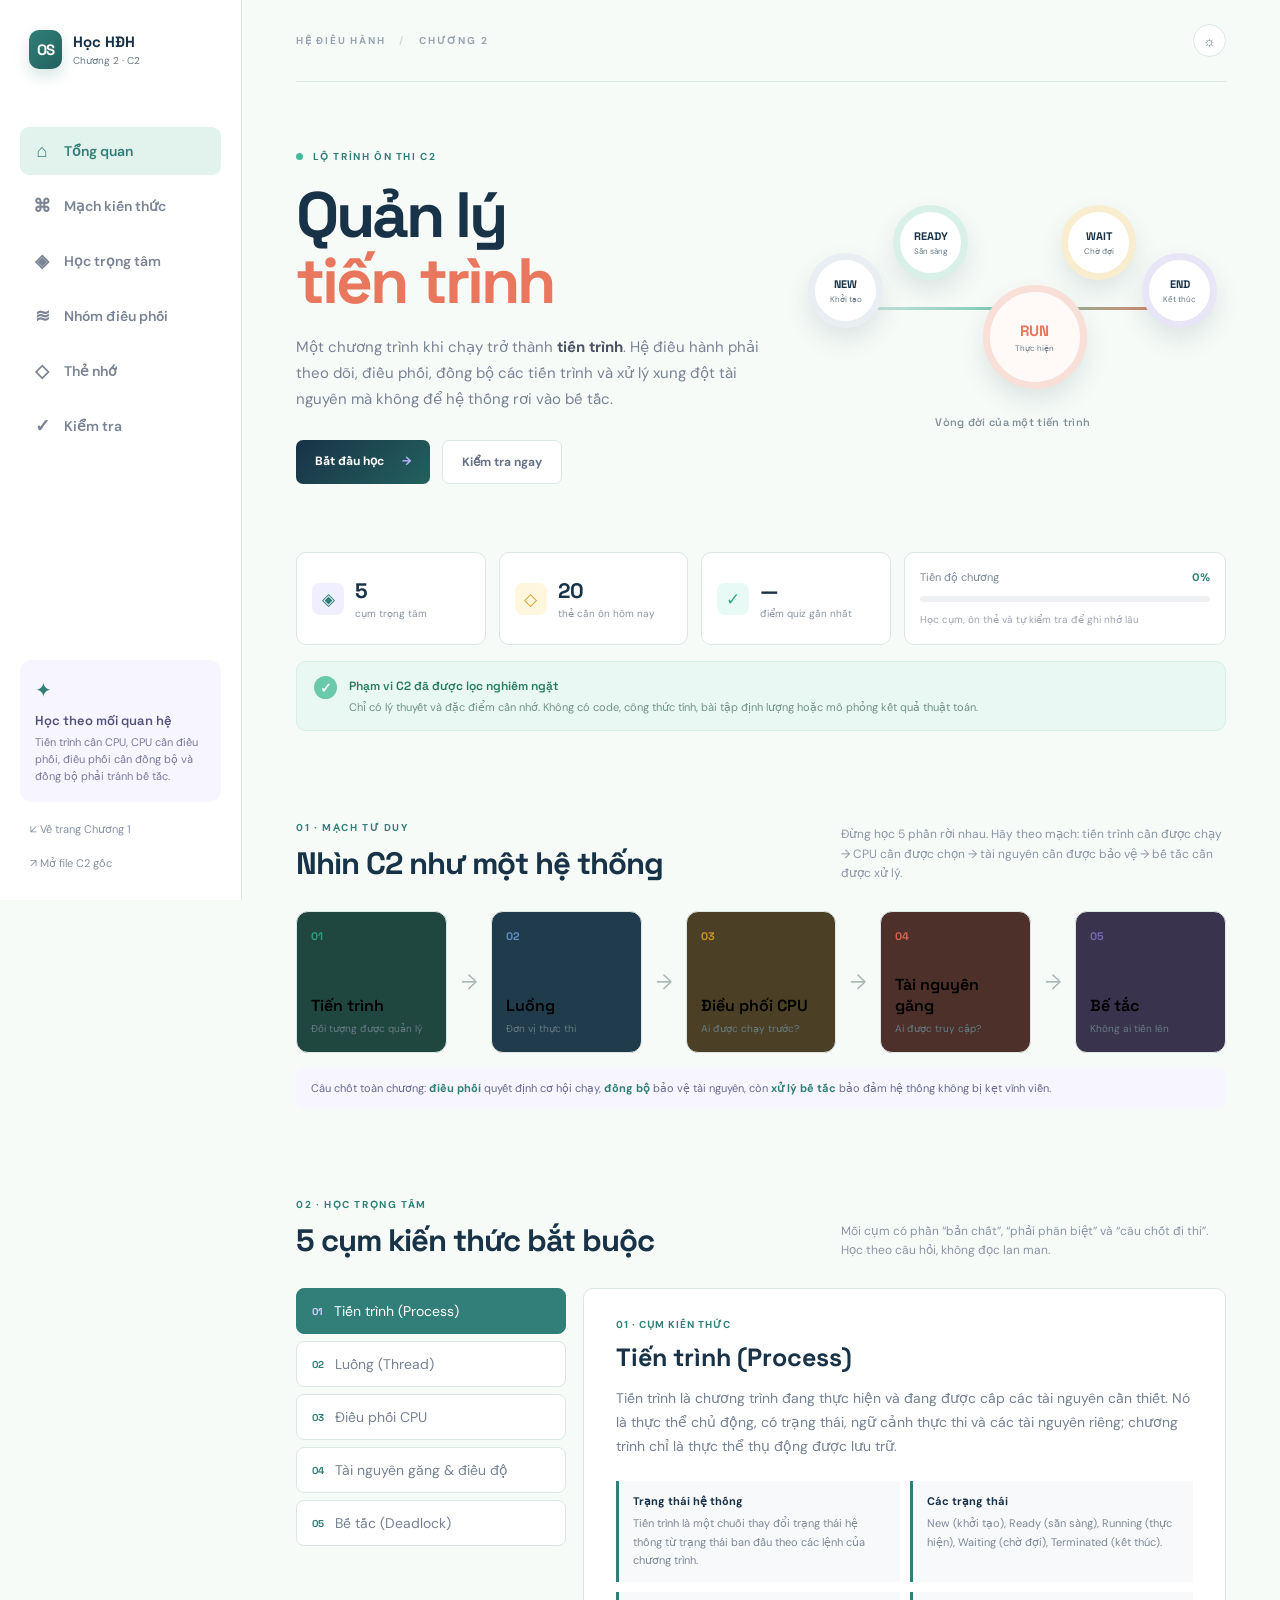
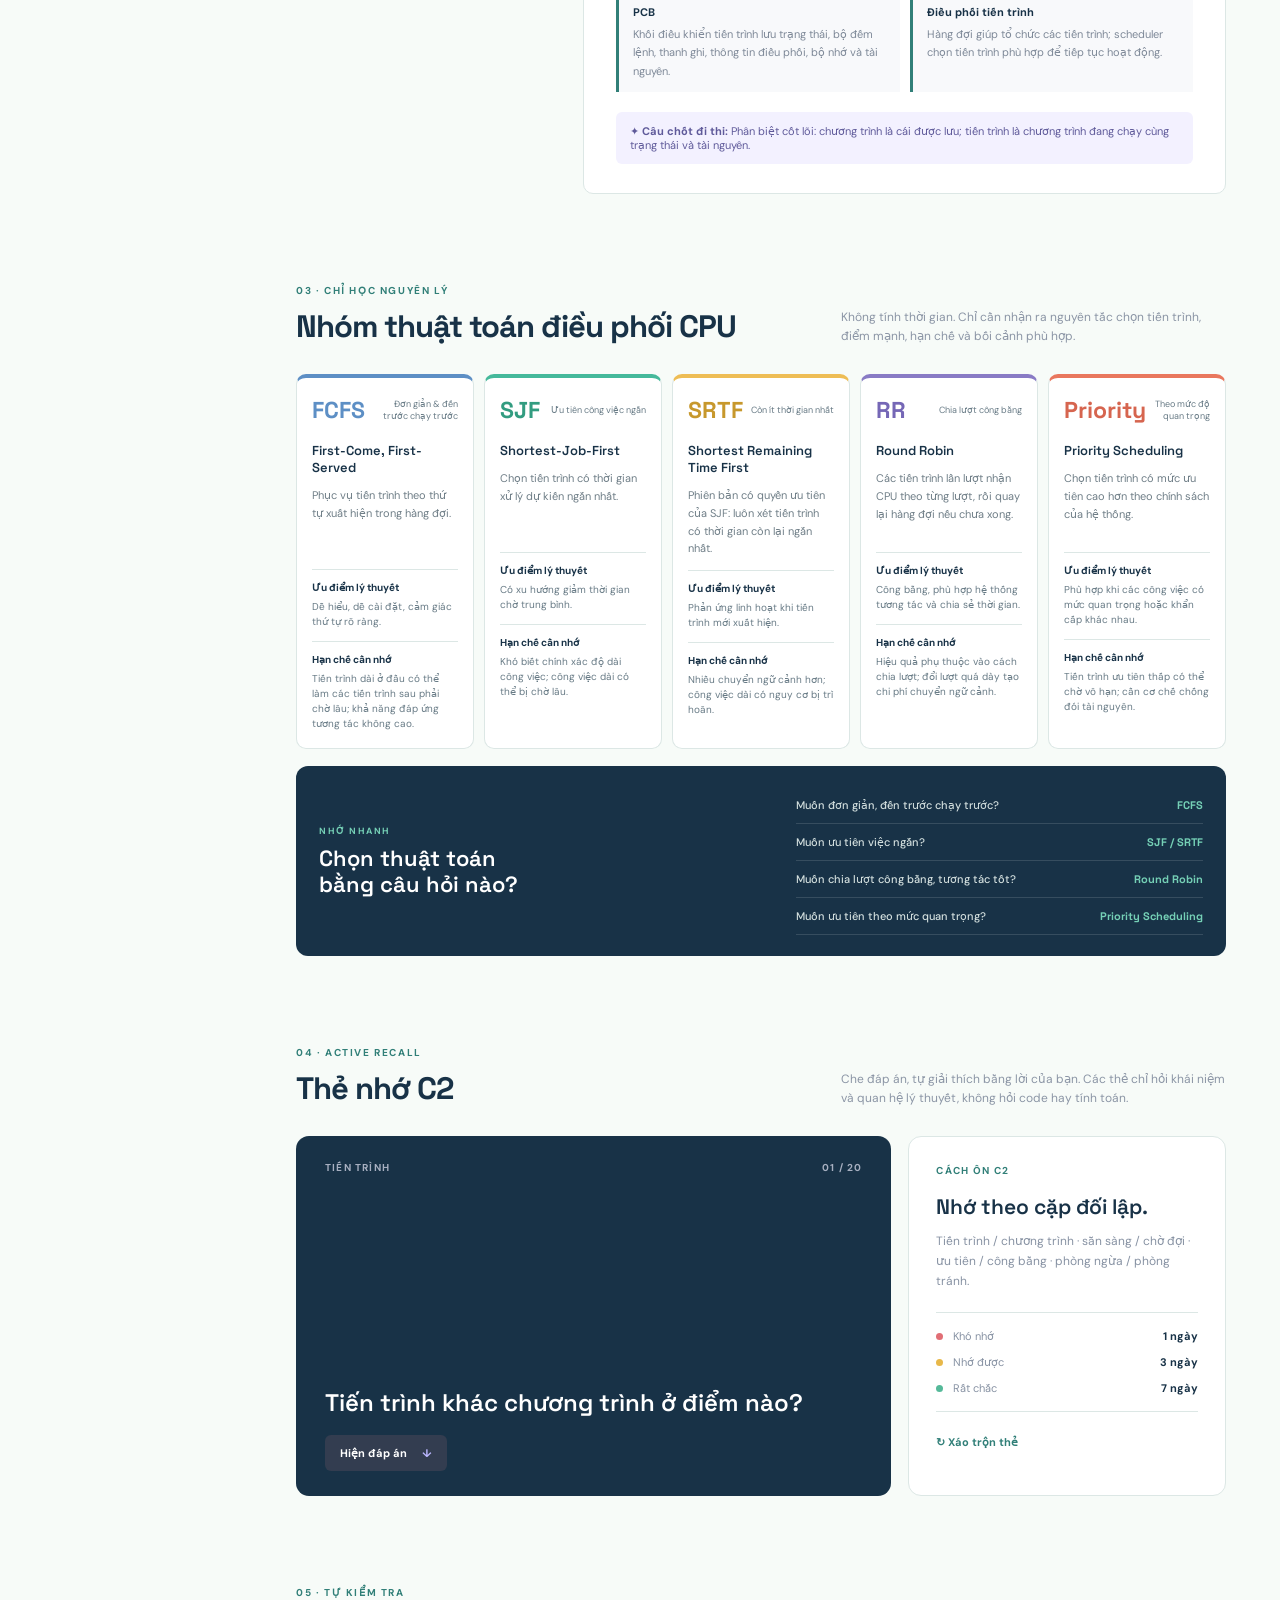
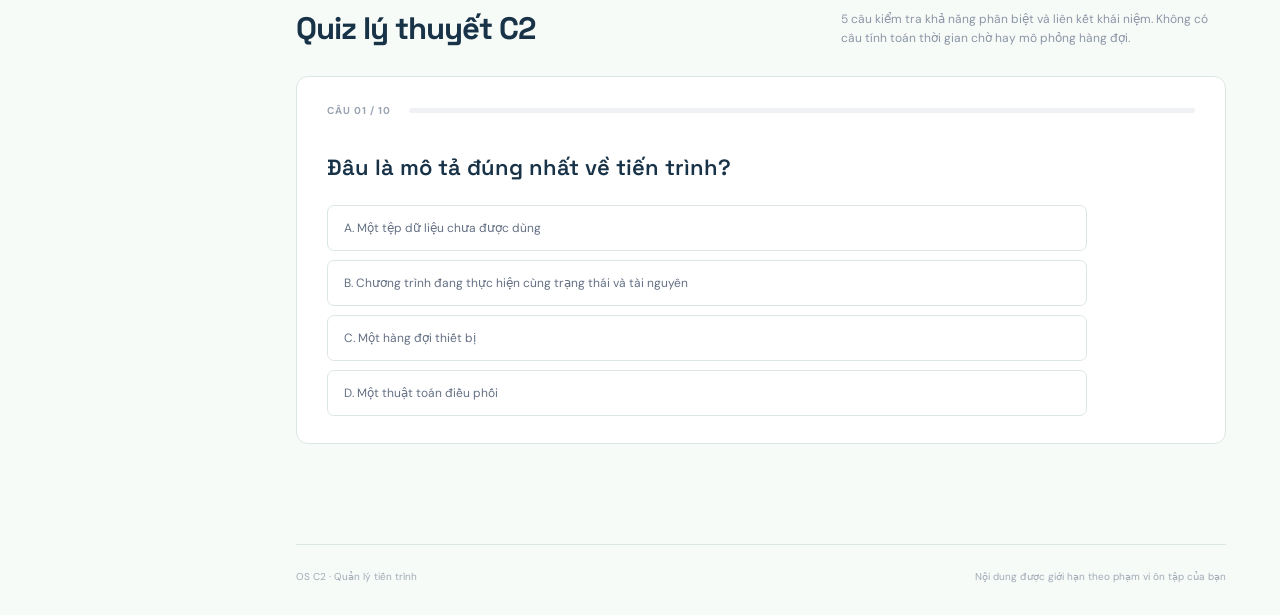
==== c2.html @ 471c6365 "Add theory-focused OS Chapter 2 study page Co-authored-by: Copilot <223556219+Copilot@users.noreply." ====
<!doctype html>
<html lang="vi">
<head>
  <meta charset="UTF-8">
  <meta name="viewport" content="width=device-width, initial-scale=1.0">
  <meta name="theme-color" content="#183247">
  <title>OS C2 · Quản lý tiến trình</title>
  <link rel="preconnect" href="https://fonts.googleapis.com">
  <link rel="preconnect" href="https://fonts.gstatic.com" crossorigin>
  <link href="https://fonts.googleapis.com/css2?family=DM+Sans:wght@400;500;600;700&family=Space+Grotesk:wght@500;600;700&display=swap" rel="stylesheet">
  <link rel="stylesheet" href="styles.css">
</head>
<body class="chapter-two">
  <div class="app-shell">
    <aside class="sidebar">
      <a class="brand" href="#overview"><span class="brand-mark">OS</span><span><strong>Học HĐH</strong><small>Chương 2 · C2</small></span></a>
      <nav class="nav" aria-label="Điều hướng chương 2">
        <a class="nav-link active" href="#overview"><span>⌂</span>Tổng quan</a>
        <a class="nav-link" href="#map"><span>⌘</span>Mạch kiến thức</a>
        <a class="nav-link" href="#learn"><span>◈</span>Học trọng tâm</a>
        <a class="nav-link" href="#algorithms"><span>≋</span>Nhóm điều phối</a>
        <a class="nav-link" href="#cards"><span>◇</span>Thẻ nhớ</a>
        <a class="nav-link" href="#quiz"><span>✓</span>Kiểm tra</a>
      </nav>
      <div class="sidebar-note"><span class="spark">✦</span><strong>Học theo mối quan hệ</strong><p>Tiến trình cần CPU, CPU cần điều phối, điều phối cần đồng bộ và đồng bộ phải tránh bế tắc.</p></div>
      <a class="source-link" href="index.html">↙ Về trang Chương 1</a>
      <a class="source-link" href="Hệ Điều Hành-C2.pdf" target="_blank" rel="noreferrer">↗ Mở file C2 gốc</a>
    </aside>

    <main class="main-content">
      <header class="topbar"><div class="breadcrumb">HỆ ĐIỀU HÀNH <span>/</span> CHƯƠNG 2</div><button class="icon-button" id="themeToggle" title="Đổi giao diện" aria-label="Đổi giao diện">☼</button></header>

      <section id="overview" class="hero section-anchor">
        <div class="hero-copy">
          <div class="eyebrow"><span class="status-dot"></span> LỘ TRÌNH ÔN THI C2</div>
          <h1>Quản lý<br><em>tiến trình</em></h1>
          <p class="hero-text">Một chương trình khi chạy trở thành <strong>tiến trình</strong>. Hệ điều hành phải theo dõi, điều phối, đồng bộ các tiến trình và xử lý xung đột tài nguyên mà không để hệ thống rơi vào bế tắc.</p>
          <div class="hero-actions"><a class="button button-primary" href="#learn">Bắt đầu học <span>→</span></a><a class="button button-quiet" href="#quiz">Kiểm tra ngay</a></div>
        </div>
        <div class="hero-visual process-visual">
          <div class="process-line"></div>
          <div class="process-stage stage-new"><span>NEW</span><small>Khởi tạo</small></div>
          <div class="process-stage stage-ready"><span>READY</span><small>Sẵn sàng</small></div>
          <div class="process-stage stage-run"><span>RUN</span><small>Thực hiện</small></div>
          <div class="process-stage stage-wait"><span>WAIT</span><small>Chờ đợi</small></div>
          <div class="process-stage stage-end"><span>END</span><small>Kết thúc</small></div>
          <div class="process-caption">Vòng đời của một tiến trình</div>
        </div>
      </section>

      <section class="stats-grid" aria-label="Tiến độ học tập">
        <div class="stat-card"><span class="stat-icon purple">◈</span><div><strong>5</strong><span>cụm trọng tâm</span></div></div>
        <div class="stat-card"><span class="stat-icon orange">◇</span><div><strong id="c2CardCount">20</strong><span>thẻ cần ôn hôm nay</span></div></div>
        <div class="stat-card"><span class="stat-icon green">✓</span><div><strong id="c2QuizScore">—</strong><span>điểm quiz gần nhất</span></div></div>
        <div class="progress-card"><div class="progress-label"><span>Tiến độ chương</span><strong id="c2ProgressValue">0%</strong></div><div class="progress-bar"><i id="c2ProgressBar"></i></div><small>Học cụm, ôn thẻ và tự kiểm tra để ghi nhớ lâu</small></div>
      </section>
      <div class="scope-banner"><span class="scope-check">✓</span><div><strong>Phạm vi C2 đã được lọc nghiêm ngặt</strong><p>Chỉ có lý thuyết và đặc điểm cần nhớ. Không có code, công thức tính, bài tập định lượng hoặc mô phỏng kết quả thuật toán.</p></div></div>

      <section id="map" class="content-section section-anchor">
        <div class="section-heading"><div><div class="eyebrow">01 · MẠCH TƯ DUY</div><h2>Nhìn C2 như một hệ thống</h2></div><p>Đừng học 5 phần rời nhau. Hãy theo mạch: tiến trình cần được chạy → CPU cần được chọn → tài nguyên cần được bảo vệ → bế tắc cần được xử lý.</p></div>
        <div class="c2-map">
          <button class="c2-map-card map-process" data-topic="process"><span>01</span><strong>Tiến trình</strong><small>Đối tượng được quản lý</small></button>
          <div class="map-arrow">→</div>
          <button class="c2-map-card map-thread" data-topic="thread"><span>02</span><strong>Luồng</strong><small>Đơn vị thực thi</small></button>
          <div class="map-arrow">→</div>
          <button class="c2-map-card map-cpu" data-topic="cpu"><span>03</span><strong>Điều phối CPU</strong><small>Ai được chạy trước?</small></button>
          <div class="map-arrow">→</div>
          <button class="c2-map-card map-critical" data-topic="critical"><span>04</span><strong>Tài nguyên găng</strong><small>Ai được truy cập?</small></button>
          <div class="map-arrow">→</div>
          <button class="c2-map-card map-deadlock" data-topic="deadlock"><span>05</span><strong>Bế tắc</strong><small>Không ai tiến lên</small></button>
        </div>
        <div class="connection-hint">Câu chốt toàn chương: <b>điều phối</b> quyết định cơ hội chạy, <b>đồng bộ</b> bảo vệ tài nguyên, còn <b>xử lý bế tắc</b> bảo đảm hệ thống không bị kẹt vĩnh viễn.</div>
      </section>

      <section id="learn" class="content-section section-anchor">
        <div class="section-heading"><div><div class="eyebrow">02 · HỌC TRỌNG TÂM</div><h2>5 cụm kiến thức bắt buộc</h2></div><p>Mỗi cụm có phần “bản chất”, “phải phân biệt” và “câu chốt đi thi”. Học theo câu hỏi, không đọc lan man.</p></div>
        <div class="topic-layout"><div class="topic-list" id="c2TopicList"></div><article class="topic-detail" id="c2TopicDetail"></article></div>
      </section>

      <section id="algorithms" class="content-section section-anchor">
        <div class="section-heading"><div><div class="eyebrow">03 · CHỈ HỌC NGUYÊN LÝ</div><h2>Nhóm thuật toán điều phối CPU</h2></div><p>Không tính thời gian. Chỉ cần nhận ra nguyên tắc chọn tiến trình, điểm mạnh, hạn chế và bối cảnh phù hợp.</p></div>
        <div class="algorithm-grid" id="algorithmGrid"></div>
        <div class="compare-box"><div class="compare-title"><span>NHỚ NHANH</span><strong>Chọn thuật toán bằng câu hỏi nào?</strong></div><div class="compare-row"><b>Muốn đơn giản, đến trước chạy trước?</b><span>FCFS</span></div><div class="compare-row"><b>Muốn ưu tiên việc ngắn?</b><span>SJF / SRTF</span></div><div class="compare-row"><b>Muốn chia lượt công bằng, tương tác tốt?</b><span>Round Robin</span></div><div class="compare-row"><b>Muốn ưu tiên theo mức quan trọng?</b><span>Priority Scheduling</span></div></div>
      </section>

      <section id="cards" class="content-section section-anchor">
        <div class="section-heading"><div><div class="eyebrow">04 · ACTIVE RECALL</div><h2>Thẻ nhớ C2</h2></div><p>Che đáp án, tự giải thích bằng lời của bạn. Các thẻ chỉ hỏi khái niệm và quan hệ lý thuyết, không hỏi code hay tính toán.</p></div>
        <div class="flashcard-wrap"><div class="flashcard" id="c2Flashcard"><div class="card-meta"><span id="c2CardTopic">TIẾN TRÌNH</span><span id="c2CardIndex">01 / 20</span></div><div class="card-question" id="c2CardQuestion"></div><div class="card-answer" id="c2CardAnswer"></div><button class="reveal-button" id="c2RevealCard">Hiện đáp án <span>↓</span></button><div class="rating-actions hidden" id="c2RatingActions"><button class="rating hard">Khó nhớ</button><button class="rating okay">Nhớ được</button><button class="rating easy">Rất chắc</button></div></div><div class="card-side"><div class="side-label">CÁCH ÔN C2</div><h3>Nhớ theo cặp đối lập.</h3><p>Tiến trình / chương trình · sẵn sàng / chờ đợi · ưu tiên / công bằng · phòng ngừa / phòng tránh.</p><div class="review-plan"><span><i class="dot red"></i> Khó nhớ <b>1 ngày</b></span><span><i class="dot yellow"></i> Nhớ được <b>3 ngày</b></span><span><i class="dot green"></i> Rất chắc <b>7 ngày</b></span></div><button class="text-button" id="c2ShuffleCards">↻ Xáo trộn thẻ</button></div></div>
      </section>

      <section id="quiz" class="content-section section-anchor">
        <div class="section-heading"><div><div class="eyebrow">05 · TỰ KIỂM TRA</div><h2>Quiz lý thuyết C2</h2></div><p>5 câu kiểm tra khả năng phân biệt và liên kết khái niệm. Không có câu tính toán thời gian chờ hay mô phỏng hàng đợi.</p></div>
        <div class="quiz-panel" id="c2QuizPanel"><div class="quiz-progress"><span id="c2QuizStep">CÂU 01 / 10</span><div><i id="c2QuizProgressBar"></i></div></div><div id="c2QuizContent"></div></div>
      </section>
      <footer><span>OS C2 · Quản lý tiến trình</span><span>Nội dung được giới hạn theo phạm vi ôn tập của bạn</span></footer>
    </main>
  </div>
  <script src="c2.js"></script>
</body>
</html>
---- styles.css ----
:root{--ink:#183247;--muted:#687b86;--line:#dce7e5;--paper:#f7fbf8;--purple:#317f78;--purple-soft:#e2f2ed;--coral:#e9775e;--mint:#45b99b;--yellow:#eebd55;--blue:#5d8fc5;--shadow:0 18px 50px rgba(31,72,72,.09)}
body{background:radial-gradient(circle at 85% 4%,rgba(238,189,85,.12),transparent 25rem),var(--paper)}body.dark{--ink:#f1f7f5;--muted:#a3b8b8;--line:#30474a;--paper:#101d23;--purple:#75d0b6;--purple-soft:#1d3d3d;--shadow:0 18px 50px rgba(0,0,0,.24)}body.dark .sidebar,body.dark .topbar,body.dark .stat-card,body.dark .progress-card,body.dark .map-node,body.dark .topic-detail,body.dark .card-side,body.dark .quiz-panel,body.dark .button-quiet,body.dark .quiz-option{background:#172a30;color:var(--ink)}body.dark .nav-link,body.dark .source-link,body.dark .section-heading>p,body.dark .stat-card div span,body.dark .progress-card small,body.dark .map-node small,body.dark .topic-tab,body.dark .card-side p,body.dark .review-plan span,body.dark .quiz-option{color:#a3b8b8}body.dark .topic-tab{background:#172a30;border-color:var(--line)}body.dark .connection-hint,body.dark .exam-tip{background:#1b3a3b;color:#b9dfd3}body.dark .key-item{background:#20353a}body.dark .icon-button{background:#172a30;color:var(--ink)}
.chapter-link{margin-top:20px!important;border-top:1px solid var(--line);padding-top:18px!important;color:var(--coral)!important}.chapter-link:hover{background:#fff1ed!important;color:#c95740!important}
.chapter-two .hero{min-height:470px}.chapter-two .hero h1 em{color:var(--coral)}.chapter-two .hero .button-primary{background:linear-gradient(135deg,#183247,#23615e)}.chapter-two .process-visual{height:320px}.process-line{position:absolute;height:3px;background:linear-gradient(90deg,#dce7e5,#73c9af,#e9775e);left:9%;right:9%;top:47%;border-radius:4px}.process-stage{position:absolute;width:75px;height:75px;border-radius:50%;display:grid;place-items:center;align-content:center;gap:3px;background:#fff;border:7px solid #e8f1ee;box-shadow:0 12px 25px rgba(31,72,72,.12);z-index:2}.process-stage span{font:700 11px "Space Grotesk";color:var(--ink)}.process-stage small{font-size:8px;color:var(--muted)}.stage-new{left:2%;top:30%;border-color:#e9eef2}.stage-ready{left:22%;top:15%;border-color:#d8f0e8}.stage-run{left:43%;top:40%;width:104px;height:104px;border-color:#f8dfd8;background:#fffaf8}.stage-run span{font-size:15px;color:var(--coral)}.stage-wait{right:21%;top:15%;border-color:#f9edcf}.stage-end{right:2%;top:30%;border-color:#e8e5f6}.process-caption{position:absolute;bottom:15%;font:600 11px "Space Grotesk";color:#839199;letter-spacing:.3px}.c2-map{display:grid;grid-template-columns:1fr 30px 1fr 30px 1fr 30px 1fr 30px 1fr;align-items:center;gap:7px}.c2-map-card{min-height:142px;border:1px solid var(--line);border-radius:12px;background:#fff;padding:17px 14px;text-align:left;display:flex;flex-direction:column;transition:.2s}.c2-map-card:hover{transform:translateY(-4px);box-shadow:var(--shadow);border-color:var(--purple)}.c2-map-card span{font:700 11px "Space Grotesk";color:var(--purple)}.c2-map-card strong{font:600 16px "Space Grotesk";margin-top:auto}.c2-map-card small{font-size:10px;color:var(--muted);margin-top:6px;line-height:1.35}.map-process{background:#e8f5f0}.map-thread{background:#eef6fa}.map-cpu{background:#fff7e4}.map-critical{background:#fff0eb}.map-deadlock{background:#f2effc}.map-process span{color:#2c9c7d}.map-thread span{color:#5d8fc5}.map-cpu span{color:#cf9521}.map-critical span{color:#d7654e}.map-deadlock span{color:#7469b7}.map-arrow{text-align:center;color:#aab8b8;font-size:21px}.algorithm-grid{display:grid;grid-template-columns:repeat(5,1fr);gap:10px}.algorithm-card{background:#fff;border:1px solid var(--line);border-top:4px solid var(--blue);border-radius:10px;padding:17px 15px;min-height:350px}.algorithm-top{display:flex;align-items:center;justify-content:space-between;gap:6px}.algorithm-top strong{font:700 23px "Space Grotesk";color:var(--blue)}.algorithm-top span{font-size:9px;color:var(--muted);text-align:right}.algorithm-card h3{font:600 13px "Space Grotesk";margin:17px 0 10px}.algorithm-card p{font-size:11px;line-height:1.6;color:#6f7e87;min-height:70px}.algorithm-note{border-top:1px solid var(--line);padding:11px 0 0;margin-top:12px}.algorithm-note b{display:block;font-size:10px;margin-bottom:5px;color:var(--ink)}.algorithm-note span{display:block;font-size:10px;line-height:1.5;color:var(--muted)}.alg-green{border-top-color:#45b99b}.alg-green .algorithm-top strong{color:#329c80}.alg-orange{border-top-color:#eebd55}.alg-orange .algorithm-top strong{color:#c7982c}.alg-purple{border-top-color:#897bc5}.alg-purple .algorithm-top strong{color:#7567b6}.alg-red{border-top-color:#e9775e}.alg-red .algorithm-top strong{color:#d6654f}.compare-box{margin-top:17px;background:#183247;color:#fff;border-radius:12px;padding:21px 23px;display:grid;grid-template-columns:1.1fr 1fr;gap:0 30px}.compare-title{grid-row:span 4;display:flex;flex-direction:column;justify-content:center}.compare-title span{font-size:9px;letter-spacing:1.5px;color:#75d0b6;font-weight:700}.compare-title strong{font:600 22px/1.2 "Space Grotesk";margin-top:8px;max-width:230px}.compare-row{display:flex;align-items:center;justify-content:space-between;border-bottom:1px solid rgba(255,255,255,.13);padding:11px 0;gap:15px}.compare-row b{font-size:11px;font-weight:500;color:#d4e0df}.compare-row span{font:700 11px "Space Grotesk";color:#75d0b6;white-space:nowrap}
body.dark .chapter-link:hover{background:#2c2324!important}body.dark .process-stage,body.dark .c2-map-card,body.dark .algorithm-card{background:#172a30}.chapter-two .scope-banner{background:#e9f8f2}.chapter-two .map-process{background:#20473f}.chapter-two .map-thread{background:#203b4b}.chapter-two .map-cpu{background:#4b4025}.chapter-two .map-critical{background:#4c3029}.chapter-two .map-deadlock{background:#39334d}@media(max-width:1050px){.algorithm-grid{grid-template-columns:repeat(3,1fr)}.c2-map{grid-template-columns:repeat(5,1fr)}.map-arrow{display:none}}@media(max-width:650px){.chapter-two .hero{min-height:540px}.c2-map{grid-template-columns:1fr 1fr}.c2-map-card{min-height:120px}.algorithm-grid{grid-template-columns:1fr}.algorithm-card{min-height:auto}.compare-box{display:block}.compare-title{margin-bottom:15px}.compare-title strong{max-width:none}.process-visual{display:none}}
*{box-sizing:border-box}html{scroll-behavior:smooth}body{margin:0;background:var(--paper);color:var(--ink);font:14px "DM Sans",sans-serif}button,a{font:inherit}button{cursor:pointer;border:0}a{text-decoration:none;color:inherit}.app-shell{display:flex;min-height:100vh}.sidebar{width:242px;background:#fff;border-right:1px solid var(--line);padding:30px 20px;position:fixed;inset:0 auto 0 0;display:flex;flex-direction:column;z-index:5}.brand{display:flex;gap:11px;align-items:center;margin:0 9px 58px}.brand-mark{background:linear-gradient(135deg,var(--purple),#23615e);color:#fff;border-radius:10px;font:700 15px "Space Grotesk";padding:10px 8px;letter-spacing:-1px;box-shadow:0 7px 15px rgba(49,127,120,.2)}.brand strong,.brand small{display:block}.brand strong{font:700 15px "Space Grotesk"}.brand small{font-size:10px;color:var(--muted);margin-top:3px}.nav{display:grid;gap:7px}.nav-link{padding:12px 13px;border-radius:9px;color:#7a8494;display:flex;gap:13px;align-items:center;font-weight:600}.nav-link span{font-size:18px;width:18px;text-align:center}.nav-link.active,.nav-link:hover{background:var(--purple-soft);color:var(--purple)}.sidebar-note{margin-top:auto;background:#f7f5ff;border-radius:12px;padding:17px 15px;color:#51517a}.spark{font-size:20px;color:var(--purple)}.sidebar-note strong{display:block;margin:9px 0 5px;font:600 13px "Space Grotesk"}.sidebar-note p{font-size:11px;line-height:1.55;margin:0;color:#7a7b9b}.source-link{color:#8791a3;font-size:11px;margin:20px 10px 0}.main-content{margin-left:242px;width:calc(100% - 242px);max-width:1300px;padding:0 54px}.topbar{height:82px;border-bottom:1px solid var(--line);display:flex;align-items:center;justify-content:space-between}.breadcrumb{font-size:10px;font-weight:700;letter-spacing:1.8px;color:#9aa3b0}.breadcrumb span{margin:0 10px;color:#d4d8df}.icon-button{width:33px;height:33px;border:1px solid var(--line);background:#fff;border-radius:50%;color:#697389}.hero{min-height:450px;display:grid;grid-template-columns:1fr .9fr;align-items:center;gap:30px}.eyebrow{font-size:10px;color:var(--purple);font-weight:700;letter-spacing:1.6px}.status-dot{width:7px;height:7px;background:var(--mint);border-radius:50%;display:inline-block;margin-right:6px}.hero h1{font:700 clamp(42px,5vw,68px)/1.02 "Space Grotesk";letter-spacing:-3px;margin:20px 0}.hero h1 em{color:var(--purple);font-style:normal}.hero-text{max-width:530px;color:#798395;line-height:1.75;font-size:15px}.hero-text strong{color:#4b5465}.hero-actions{display:flex;gap:12px;margin-top:27px}.button{padding:13px 19px;border-radius:7px;font-weight:700;font-size:12px}.button-primary{background:var(--ink);color:#fff}.button-primary span{margin-left:15px;color:#b9b3ff}.button-quiet{color:#687286;border:1px solid var(--line);background:#fff}.hero-visual{height:310px;position:relative;display:grid;place-items:center}.core{width:155px;height:155px;border-radius:50%;background:var(--ink);color:#fff;display:grid;place-content:center;text-align:center;z-index:2;box-shadow:0 0 0 14px rgba(97,86,216,.08),0 0 0 30px rgba(97,86,216,.04)}.core span{font:700 38px "Space Grotesk";letter-spacing:-3px}.core small{font-size:8px;letter-spacing:1.4px;color:#aab1c3;margin-top:5px}.orbit{position:absolute;border:1px dashed #c9c7ec;border-radius:50%;width:260px;height:260px}.orbit-two{width:360px;height:180px;border-color:#dceee8;transform:rotate(35deg)}.float-card{position:absolute;background:#fff;padding:12px 14px;border:1px solid var(--line);border-radius:10px;display:flex;align-items:center;gap:9px;box-shadow:var(--shadow);font-size:10px;line-height:1.4;color:#768095}.float-card b{color:var(--ink)}.float-top{top:26px;right:3%}.float-bottom{bottom:22px;left:1%}.mini-icon{width:29px;height:29px;display:grid;place-items:center;border-radius:8px;font-size:15px}.coral{background:#fff0ed;color:var(--coral)}.mint{background:#e8faf5;color:#2eae8d}.stats-grid{display:grid;grid-template-columns:repeat(3,1fr) 1.7fr;gap:13px}.stat-card,.progress-card{background:#fff;border:1px solid var(--line);border-radius:10px;padding:17px 15px;display:flex;align-items:center;gap:11px}.stat-icon{width:32px;height:32px;border-radius:8px;display:grid;place-items:center;font-size:17px}.purple{color:var(--purple);background:#f0efff}.orange{color:#da9d22;background:#fff7dd}.green{color:#2dab8a;background:#e8faf5}.stat-card strong{display:block;font:700 21px "Space Grotesk"}.stat-card div span{display:block;color:#8a94a5;font-size:10px;margin-top:3px}.progress-card{display:block}.progress-label{display:flex;justify-content:space-between;font-size:11px;color:#7e899b}.progress-label strong{color:var(--purple)}.progress-bar{height:6px;background:#eef0f4;border-radius:4px;margin:12px 0 7px;overflow:hidden}.progress-bar i,.quiz-progress i{height:100%;display:block;background:var(--purple);width:0;border-radius:inherit;transition:.3s}.progress-card small{font-size:10px;color:#9ba3b1}.content-section{padding:90px 0 0}.section-heading{display:flex;justify-content:space-between;align-items:end;margin-bottom:28px}.section-heading h2{font:700 31px "Space Grotesk";letter-spacing:-1px;margin:9px 0 0}.section-heading>p{max-width:385px;color:#8b95a5;line-height:1.6;font-size:12px;margin:0}.map-grid{display:grid;grid-template-columns:repeat(4,1fr);gap:12px}.map-node{min-height:118px;background:#fff;border:1px solid var(--line);border-radius:10px;text-align:left;padding:16px;display:flex;flex-direction:column;transition:.2s}.map-node:hover,.map-node.selected{border-color:var(--purple);box-shadow:0 9px 24px rgba(97,86,216,.1);transform:translateY(-2px)}.map-node.node-main{grid-column:span 2;background:var(--ink);color:#fff}.node-number{color:var(--purple);font:700 12px "Space Grotesk";margin-bottom:auto}.node-main .node-number{color:#bcb7ff}.map-node strong{font:600 14px "Space Grotesk";margin-top:17px}.map-node small{color:#929bab;font-size:10px;margin-top:5px}.node-main small{color:#adb5c7}.connection-hint{margin-top:15px;background:#f7f5ff;color:#686a8f;border-radius:7px;padding:13px 15px;font-size:11px}.connection-hint b{color:var(--purple)}.topic-layout{display:grid;grid-template-columns:270px 1fr;gap:17px}.topic-list{display:grid;gap:7px;align-content:start}.topic-tab{padding:13px 15px;background:#fff;border:1px solid var(--line);border-radius:8px;text-align:left;color:#778294;display:flex;align-items:center;gap:11px}.topic-tab.active{background:var(--purple);border-color:var(--purple);color:#fff}.topic-tab span{font:700 10px "Space Grotesk";color:var(--purple)}.topic-tab.active span{color:#d2cfff}.topic-detail{background:#fff;border:1px solid var(--line);border-radius:10px;padding:29px 32px;min-height:300px}.detail-kicker{font-size:10px;color:var(--purple);font-weight:700;letter-spacing:1px}.topic-detail h3{font:700 25px "Space Grotesk";margin:10px 0}.topic-detail>p{color:#748094;line-height:1.7;max-width:730px}.key-grid{display:grid;grid-template-columns:repeat(2,1fr);gap:10px;margin-top:23px}.key-item{background:#f8f9fb;border-left:3px solid var(--purple);padding:13px 14px}.key-item strong{display:block;font-size:11px;margin-bottom:5px}.key-item span{font-size:11px;color:#7e8998;line-height:1.5}.exam-tip{margin-top:20px;color:#5f5a9a;background:#f3f1ff;padding:12px 14px;font-size:11px;border-radius:6px}.flashcard-wrap{display:grid;grid-template-columns:1.5fr .8fr;gap:17px}.flashcard{background:var(--ink);color:#fff;border-radius:13px;min-height:360px;padding:25px 29px;display:flex;flex-direction:column;position:relative}.card-meta{display:flex;justify-content:space-between;color:#a8b0c1;font-size:10px;letter-spacing:1.2px;font-weight:700}.card-question{font:600 24px/1.35 "Space Grotesk";max-width:630px;margin:auto 0 16px}.card-answer{color:#c1c9d8;line-height:1.7;font-size:13px;min-height:52px;display:none}.flashcard.revealed .card-question{font-size:19px;color:#bfc7d6}.flashcard.revealed .card-answer{display:block}.reveal-button{align-self:flex-start;border-radius:6px;padding:11px 15px;background:#333d50;color:#fff;font-size:11px;font-weight:700}.reveal-button span{color:#bcb7ff;margin-left:12px}.rating-actions{gap:7px;margin-top:12px}.rating{padding:8px 11px;border-radius:5px;font-size:10px;color:#fff}.rating.hard{background:#9e4c52}.rating.okay{background:#8c6b31}.rating.easy{background:#287b66}.hidden{display:none!important}.card-side{border:1px solid var(--line);background:#fff;border-radius:13px;padding:27px}.side-label{font-size:10px;letter-spacing:1.3px;color:var(--purple);font-weight:700}.card-side h3{font:600 21px "Space Grotesk";margin:16px 0 8px}.card-side p{color:#8792a3;font-size:12px;line-height:1.65}.review-plan{display:grid;gap:12px;border-top:1px solid var(--line);border-bottom:1px solid var(--line);padding:16px 0;margin:20px 0}.review-plan span{font-size:11px;color:#8792a3}.review-plan b{float:right;color:var(--ink)}.dot{width:7px;height:7px;border-radius:50%;display:inline-block;margin-right:7px}.red{background:#e16e75}.yellow{background:#e8b849}.dot.green{background:#55b999}.text-button{background:none;color:var(--purple);font-weight:700;font-size:11px;padding:0}.quiz-panel{background:#fff;border:1px solid var(--line);border-radius:12px;padding:27px 30px}.quiz-progress{display:flex;align-items:center;gap:18px;color:#9aa3b1;font-size:10px;font-weight:700;letter-spacing:1px}.quiz-progress>div{height:5px;background:#eff1f4;border-radius:4px;flex:1;overflow:hidden}.quiz-progress i{width:20%}.quiz-question{font:600 22px/1.4 "Space Grotesk";margin:35px 0 22px;max-width:780px}.quiz-options{display:grid;gap:9px;max-width:760px}.quiz-option{padding:14px 16px;border:1px solid var(--line);border-radius:7px;background:#fff;text-align:left;color:#647084;font-size:12px}.quiz-option:hover{border-color:#aaa4ed}.quiz-option.correct{background:#ecfaf5;border-color:#72cdae;color:#207b63}.quiz-option.wrong{background:#fff0ef;border-color:#ed9b92;color:#a94c45}.quiz-next{margin-top:18px;background:var(--ink);color:#fff;border-radius:6px;padding:11px 16px;font-size:11px;font-weight:700}.quiz-explain{font-size:11px;color:#788497;margin-top:13px;line-height:1.6}.result-box{text-align:center;padding:35px 0}.result-score{font:700 50px "Space Grotesk";color:var(--purple)}.result-box p{color:#8190a0}.restart{background:var(--purple);color:#fff;padding:11px 17px;border-radius:6px;font-size:11px;font-weight:700}footer{border-top:1px solid var(--line);margin-top:100px;padding:25px 0 32px;display:flex;justify-content:space-between;color:#a0a9b5;font-size:10px}@media(max-width:950px){.sidebar{width:205px}.main-content{margin-left:205px;width:calc(100% - 205px);padding:0 28px}.stats-grid{grid-template-columns:repeat(2,1fr)}.progress-card{grid-column:span 2}.hero{grid-template-columns:1fr}.hero-visual{display:none}.map-grid{grid-template-columns:repeat(2,1fr)}.map-node.node-main{grid-column:span 2}}@media(max-width:650px){.sidebar{position:static;width:100%;height:auto;padding:17px 16px;display:block;border-right:0;border-bottom:1px solid var(--line)}.brand{margin:0 0 16px}.nav{display:flex;overflow:auto}.nav-link{white-space:nowrap;padding:9px}.sidebar-note,.source-link{display:none}.app-shell{display:block}.main-content{margin:0;width:100%;padding:0 17px}.topbar{height:58px}.hero{min-height:500px}.hero h1{font-size:48px}.content-section{padding-top:60px}.section-heading{display:block}.section-heading>p{margin-top:15px}.map-grid,.topic-layout,.flashcard-wrap{grid-template-columns:1fr}.topic-detail{padding:22px}.stats-grid{gap:8px}.stat-card{padding:13px 10px}.stat-card strong{font-size:18px}.key-grid{grid-template-columns:1fr}.quiz-panel{padding:20px 17px}footer{display:block;line-height:2}.hero-actions{margin-top:20px}}
.scope-banner{margin-top:16px;background:#f1fbf7;border:1px solid #d5f0e5;border-radius:10px;padding:14px 17px;display:flex;gap:12px;align-items:flex-start;color:#4d7b6e}.scope-check{background:#6ac9ab;color:#fff;width:23px;height:23px;border-radius:50%;display:grid;place-items:center;font-weight:700;flex:none}.scope-banner strong{font:600 12px "Space Grotesk";color:#277a61}.scope-banner p{margin:5px 0 0;font-size:11px;line-height:1.55;color:#709289}.section-heading{display:flex;justify-content:space-between;align-items:end;margin-bottom:28px}.section-heading h2{font:700 31px "Space Grotesk";letter-spacing:-1px;margin:9px 0 0}.section-heading>p{max-width:385px;color:#8b95a5;line-height:1.6;font-size:12px;margin:0}.map-grid{display:grid;grid-template-columns:repeat(4,1fr);gap:12px}.map-node{min-height:118px;background:#fff;border:1px solid var(--line);border-radius:10px;text-align:left;padding:16px;display:flex;flex-direction:column;transition:.2s}.map-node:hover,.map-node.selected{border-color:var(--purple);box-shadow:0 9px 24px rgba(97,86,216,.1);transform:translateY(-2px)}.map-node.node-main{grid-column:span 2;background:var(--ink);color:#fff}.node-number{color:var(--purple);font:700 12px "Space Grotesk";margin-bottom:auto}.node-main .node-number{color:#bcb7ff}.map-node strong{font:600 14px "Space Grotesk";margin-top:17px}.map-node small{color:#929bab;font-size:10px;margin-top:5px}.node-main small{color:#adb5c7}.connection-hint{margin-top:15px;background:#f7f5ff;color:#686a8f;border-radius:7px;padding:13px 15px;font-size:11px}.connection-hint b{color:var(--purple)}.topic-layout{display:grid;grid-template-columns:270px 1fr;gap:17px}.topic-list{display:grid;gap:7px;align-content:start}.topic-tab{padding:13px 15px;background:#fff;border:1px solid var(--line);border-radius:8px;text-align:left;color:#778294;display:flex;align-items:center;gap:11px}.topic-tab.active{background:var(--purple);border-color:var(--purple);color:#fff}.topic-tab span{font:700 10px "Space Grotesk";color:var(--purple)}.topic-tab.active span{color:#d2cfff}.topic-detail{background:#fff;border:1px solid var(--line);border-radius:10px;padding:29px 32px;min-height:300px}.detail-kicker{font-size:10px;color:var(--purple);font-weight:700;letter-spacing:1px}.topic-detail h3{font:700 25px "Space Grotesk";margin:10px 0}.topic-detail>p{color:#748094;line-height:1.7;max-width:730px}.key-grid{display:grid;grid-template-columns:repeat(2,1fr);gap:10px;margin-top:23px}.key-item{background:#f8f9fb;border-left:3px solid var(--purple);padding:13px 14px}.key-item strong{display:block;font-size:11px;margin-bottom:5px}.key-item span{font-size:11px;color:#7e8998;line-height:1.5}.exam-tip{margin-top:20px;color:#5f5a9a;background:#f3f1ff;padding:12px 14px;font-size:11px;border-radius:6px}.flashcard-wrap{display:grid;grid-template-columns:1.5fr .8fr;gap:17px}.flashcard{background:var(--ink);color:#fff;border-radius:13px;min-height:360px;padding:25px 29px;display:flex;flex-direction:column;position:relative}.card-meta{display:flex;justify-content:space-between;color:#a8b0c1;font-size:10px;letter-spacing:1.2px;font-weight:700}.card-question{font:600 24px/1.35 "Space Grotesk";max-width:630px;margin:auto 0 16px}.card-answer{color:#c1c9d8;line-height:1.7;font-size:13px;min-height:52px;display:none}.flashcard.revealed .card-question{font-size:19px;color:#bfc7d6}.flashcard.revealed .card-answer{display:block}.reveal-button{align-self:flex-start;border-radius:6px;padding:11px 15px;background:#333d50;color:#fff;font-size:11px;font-weight:700}.reveal-button span{color:#bcb7ff;margin-left:12px}.rating-actions{gap:7px;margin-top:12px}.rating{padding:8px 11px;border-radius:5px;font-size:10px;color:#fff}.rating.hard{background:#9e4c52}.rating.okay{background:#8c6b31}.rating.easy{background:#287b66}.hidden{display:none!important}.card-side{border:1px solid var(--line);background:#fff;border-radius:13px;padding:27px}.side-label{font-size:10px;letter-spacing:1.3px;color:var(--purple);font-weight:700}.card-side h3{font:600 21px "Space Grotesk";margin:16px 0 8px}.card-side p{color:#8792a3;font-size:12px;line-height:1.65}.review-plan{display:grid;gap:12px;border-top:1px solid var(--line);border-bottom:1px solid var(--line);padding:16px 0;margin:20px 0}.review-plan span{font-size:11px;color:#8792a3}.review-plan b{float:right;color:var(--ink)}.dot{width:7px;height:7px;border-radius:50%;display:inline-block;margin-right:7px}.red{background:#e16e75}.yellow{background:#e8b849}.dot.green{background:#55b999}.text-button{background:none;color:var(--purple);font-weight:700;font-size:11px;padding:0}.quiz-panel{background:#fff;border:1px solid var(--line);border-radius:12px;padding:27px 30px}.quiz-progress{display:flex;align-items:center;gap:18px;color:#9aa3b1;font-size:10px;font-weight:700;letter-spacing:1px}.quiz-progress>div{height:5px;background:#eff1f4;border-radius:4px;flex:1;overflow:hidden}.quiz-progress i{width:20%}.quiz-question{font:600 22px/1.4 "Space Grotesk";margin:35px 0 22px;max-width:780px}.quiz-options{display:grid;gap:9px;max-width:760px}.quiz-option{padding:14px 16px;border:1px solid var(--line);border-radius:7px;background:#fff;text-align:left;color:#647084;font-size:12px}.quiz-option:hover{border-color:#aaa4ed}.quiz-option.correct{background:#ecfaf5;border-color:#72cdae;color:#207b63}.quiz-option.wrong{background:#fff0ef;border-color:#ed9b92;color:#a94c45}.quiz-next{margin-top:18px;background:var(--ink);color:#fff;border-radius:6px;padding:11px 16px;font-size:11px;font-weight:700}.quiz-explain{font-size:11px;color:#788497;margin-top:13px;line-height:1.6}.result-box{text-align:center;padding:35px 0}.result-score{font:700 50px "Space Grotesk";color:var(--purple)}.result-box p{color:#8190a0}.restart{background:var(--purple);color:#fff;padding:11px 17px;border-radius:6px;font-size:11px;font-weight:700}footer{border-top:1px solid var(--line);margin-top:100px;padding:25px 0 32px;display:flex;justify-content:space-between;color:#a0a9b5;font-size:10px}@media(max-width:950px){.sidebar{width:205px}.main-content{margin-left:205px;width:calc(100% - 205px);padding:0 28px}.stats-grid{grid-template-columns:repeat(2,1fr)}.progress-card{grid-column:span 2}.hero{grid-template-columns:1fr}.hero-visual{display:none}.map-grid{grid-template-columns:repeat(2,1fr)}.map-node.node-main{grid-column:span 2}}@media(max-width:650px){.sidebar{position:static;width:100%;height:auto;padding:17px 16px;display:block;border-right:0;border-bottom:1px solid var(--line)}.brand{margin:0 0 16px}.nav{display:flex;overflow:auto}.nav-link{white-space:nowrap;padding:9px}.sidebar-note,.source-link{display:none}.app-shell{display:block}.main-content{margin:0;width:100%;padding:0 17px}.topbar{height:58px}.hero{min-height:500px}.hero h1{font-size:48px}.content-section{padding-top:60px}.section-heading{display:block}.section-heading>p{margin-top:15px}.map-grid,.topic-layout,.flashcard-wrap{grid-template-columns:1fr}.topic-detail{padding:22px}.stats-grid{gap:8px}.stat-card{padding:13px 10px}.stat-card strong{font-size:18px}.key-grid{grid-template-columns:1fr}.quiz-panel{padding:20px 17px}footer{display:block;line-height:2}.hero-actions{margin-top:20px}}
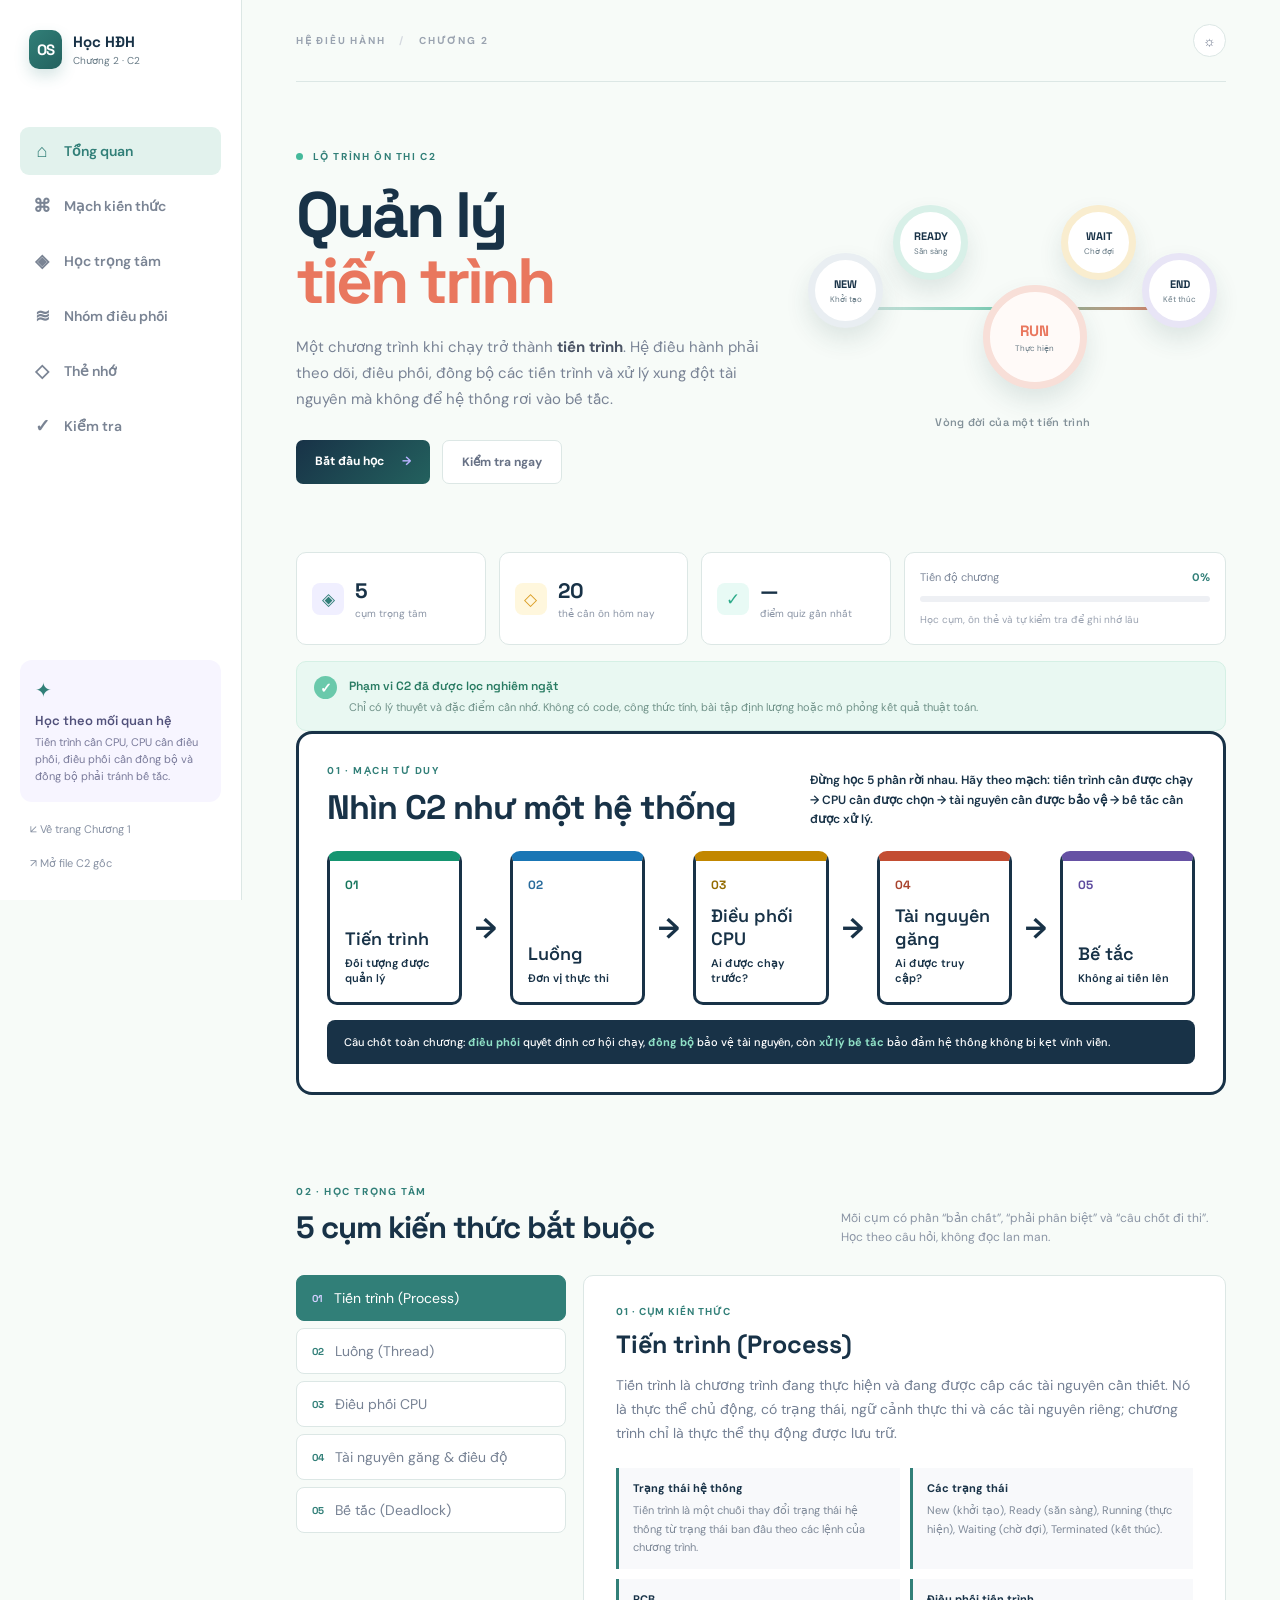
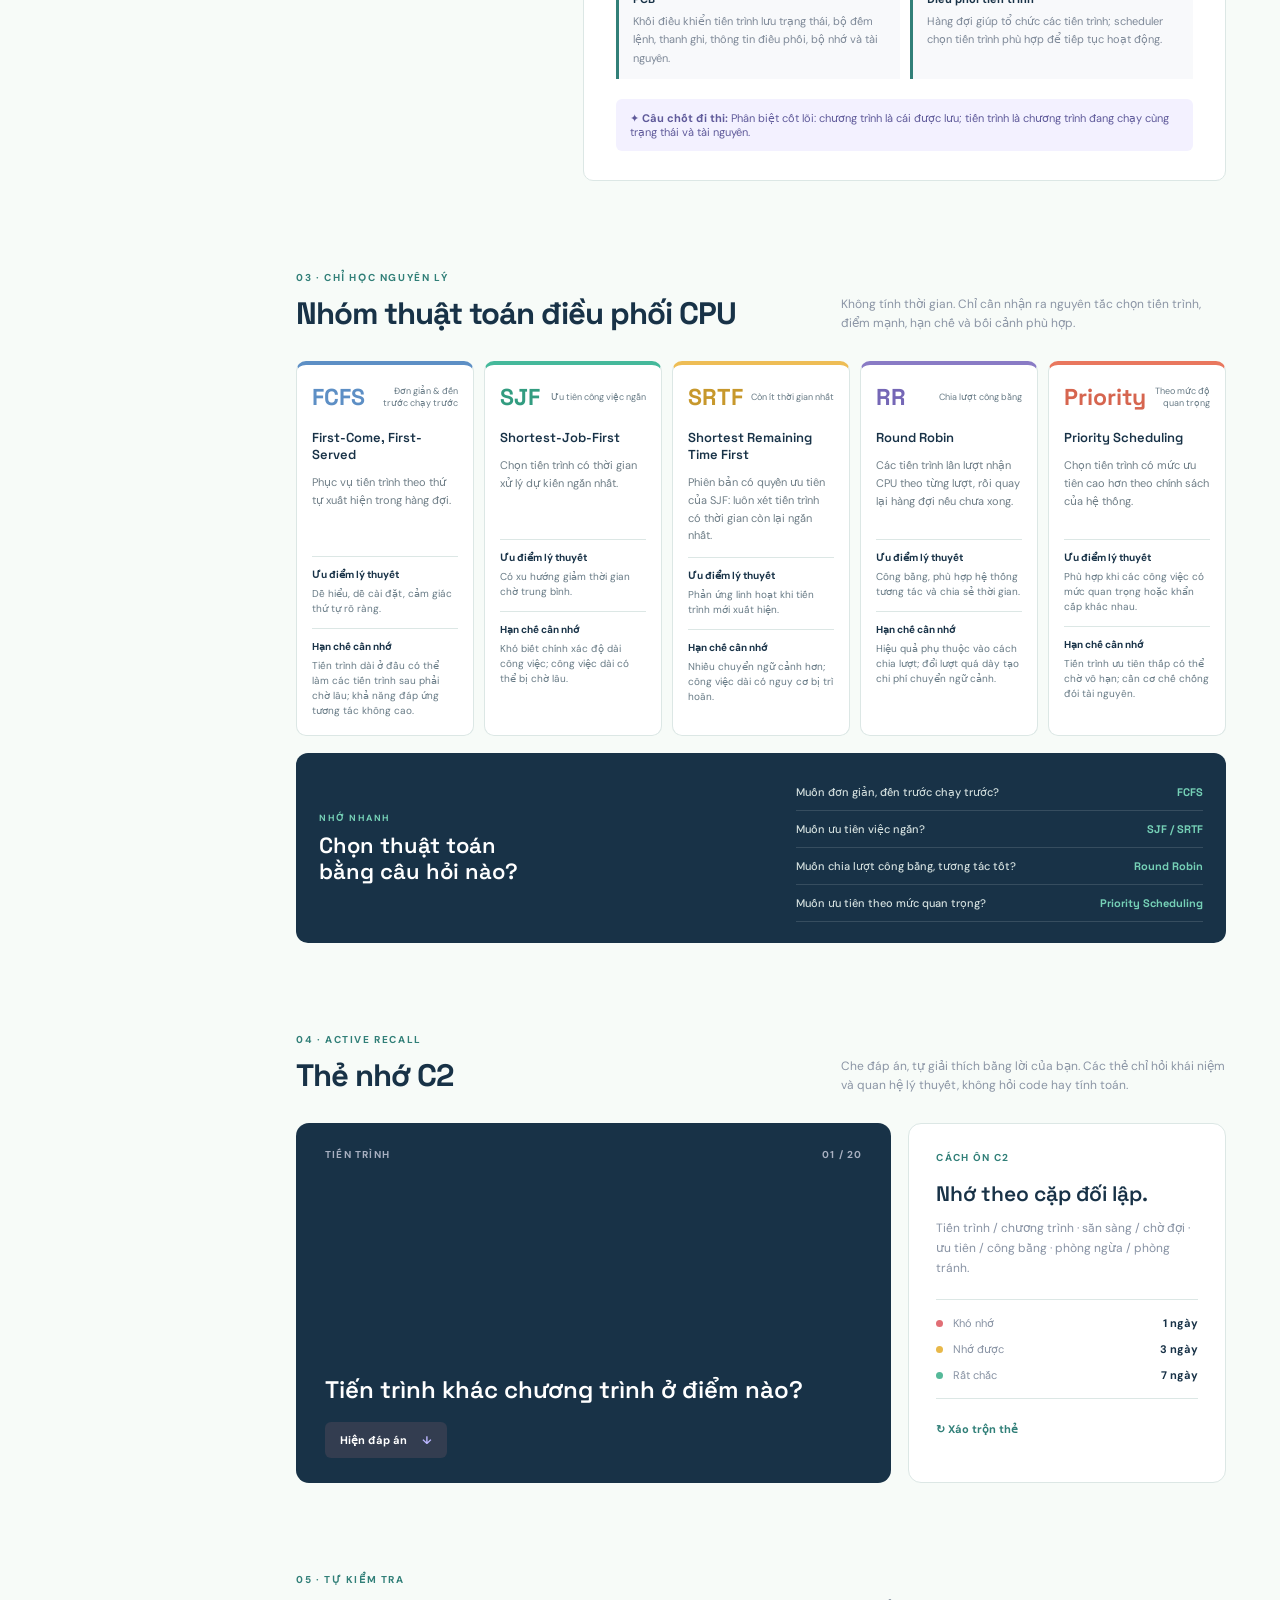
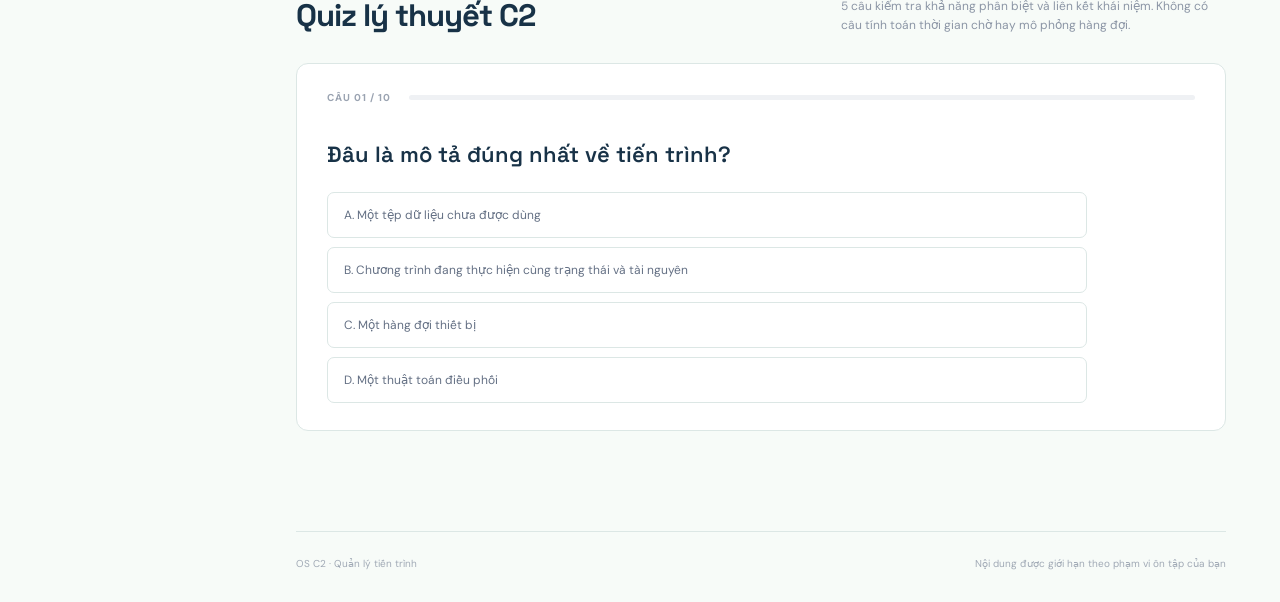
==== commit 45f86c3b: "Improve C2 concept map contrast Co-authored-by: Copilot <223556219+Copilot@users.noreply.github.com>" ====
--- a/c2.html
+++ b/c2.html
@@ -8,7 +8,7 @@
   <link rel="preconnect" href="https://fonts.googleapis.com">
   <link rel="preconnect" href="https://fonts.gstatic.com" crossorigin>
   <link href="https://fonts.googleapis.com/css2?family=DM+Sans:wght@400;500;600;700&family=Space+Grotesk:wght@500;600;700&display=swap" rel="stylesheet">
-  <link rel="stylesheet" href="styles.css">
+  <link rel="stylesheet" href="styles.css?v=2">
 </head>
 <body class="chapter-two">
   <div class="app-shell">
--- a/styles.css
+++ b/styles.css
@@ -4,4 +4,62 @@
 .chapter-two .hero{min-height:470px}.chapter-two .hero h1 em{color:var(--coral)}.chapter-two .hero .button-primary{background:linear-gradient(135deg,#183247,#23615e)}.chapter-two .process-visual{height:320px}.process-line{position:absolute;height:3px;background:linear-gradient(90deg,#dce7e5,#73c9af,#e9775e);left:9%;right:9%;top:47%;border-radius:4px}.process-stage{position:absolute;width:75px;height:75px;border-radius:50%;display:grid;place-items:center;align-content:center;gap:3px;background:#fff;border:7px solid #e8f1ee;box-shadow:0 12px 25px rgba(31,72,72,.12);z-index:2}.process-stage span{font:700 11px "Space Grotesk";color:var(--ink)}.process-stage small{font-size:8px;color:var(--muted)}.stage-new{left:2%;top:30%;border-color:#e9eef2}.stage-ready{left:22%;top:15%;border-color:#d8f0e8}.stage-run{left:43%;top:40%;width:104px;height:104px;border-color:#f8dfd8;background:#fffaf8}.stage-run span{font-size:15px;color:var(--coral)}.stage-wait{right:21%;top:15%;border-color:#f9edcf}.stage-end{right:2%;top:30%;border-color:#e8e5f6}.process-caption{position:absolute;bottom:15%;font:600 11px "Space Grotesk";color:#839199;letter-spacing:.3px}.c2-map{display:grid;grid-template-columns:1fr 30px 1fr 30px 1fr 30px 1fr 30px 1fr;align-items:center;gap:7px}.c2-map-card{min-height:142px;border:1px solid var(--line);border-radius:12px;background:#fff;padding:17px 14px;text-align:left;display:flex;flex-direction:column;transition:.2s}.c2-map-card:hover{transform:translateY(-4px);box-shadow:var(--shadow);border-color:var(--purple)}.c2-map-card span{font:700 11px "Space Grotesk";color:var(--purple)}.c2-map-card strong{font:600 16px "Space Grotesk";margin-top:auto}.c2-map-card small{font-size:10px;color:var(--muted);margin-top:6px;line-height:1.35}.map-process{background:#e8f5f0}.map-thread{background:#eef6fa}.map-cpu{background:#fff7e4}.map-critical{background:#fff0eb}.map-deadlock{background:#f2effc}.map-process span{color:#2c9c7d}.map-thread span{color:#5d8fc5}.map-cpu span{color:#cf9521}.map-critical span{color:#d7654e}.map-deadlock span{color:#7469b7}.map-arrow{text-align:center;color:#aab8b8;font-size:21px}.algorithm-grid{display:grid;grid-template-columns:repeat(5,1fr);gap:10px}.algorithm-card{background:#fff;border:1px solid var(--line);border-top:4px solid var(--blue);border-radius:10px;padding:17px 15px;min-height:350px}.algorithm-top{display:flex;align-items:center;justify-content:space-between;gap:6px}.algorithm-top strong{font:700 23px "Space Grotesk";color:var(--blue)}.algorithm-top span{font-size:9px;color:var(--muted);text-align:right}.algorithm-card h3{font:600 13px "Space Grotesk";margin:17px 0 10px}.algorithm-card p{font-size:11px;line-height:1.6;color:#6f7e87;min-height:70px}.algorithm-note{border-top:1px solid var(--line);padding:11px 0 0;margin-top:12px}.algorithm-note b{display:block;font-size:10px;margin-bottom:5px;color:var(--ink)}.algorithm-note span{display:block;font-size:10px;line-height:1.5;color:var(--muted)}.alg-green{border-top-color:#45b99b}.alg-green .algorithm-top strong{color:#329c80}.alg-orange{border-top-color:#eebd55}.alg-orange .algorithm-top strong{color:#c7982c}.alg-purple{border-top-color:#897bc5}.alg-purple .algorithm-top strong{color:#7567b6}.alg-red{border-top-color:#e9775e}.alg-red .algorithm-top strong{color:#d6654f}.compare-box{margin-top:17px;background:#183247;color:#fff;border-radius:12px;padding:21px 23px;display:grid;grid-template-columns:1.1fr 1fr;gap:0 30px}.compare-title{grid-row:span 4;display:flex;flex-direction:column;justify-content:center}.compare-title span{font-size:9px;letter-spacing:1.5px;color:#75d0b6;font-weight:700}.compare-title strong{font:600 22px/1.2 "Space Grotesk";margin-top:8px;max-width:230px}.compare-row{display:flex;align-items:center;justify-content:space-between;border-bottom:1px solid rgba(255,255,255,.13);padding:11px 0;gap:15px}.compare-row b{font-size:11px;font-weight:500;color:#d4e0df}.compare-row span{font:700 11px "Space Grotesk";color:#75d0b6;white-space:nowrap}
 body.dark .chapter-link:hover{background:#2c2324!important}body.dark .process-stage,body.dark .c2-map-card,body.dark .algorithm-card{background:#172a30}.chapter-two .scope-banner{background:#e9f8f2}.chapter-two .map-process{background:#20473f}.chapter-two .map-thread{background:#203b4b}.chapter-two .map-cpu{background:#4b4025}.chapter-two .map-critical{background:#4c3029}.chapter-two .map-deadlock{background:#39334d}@media(max-width:1050px){.algorithm-grid{grid-template-columns:repeat(3,1fr)}.c2-map{grid-template-columns:repeat(5,1fr)}.map-arrow{display:none}}@media(max-width:650px){.chapter-two .hero{min-height:540px}.c2-map{grid-template-columns:1fr 1fr}.c2-map-card{min-height:120px}.algorithm-grid{grid-template-columns:1fr}.algorithm-card{min-height:auto}.compare-box{display:block}.compare-title{margin-bottom:15px}.compare-title strong{max-width:none}.process-visual{display:none}}
 *{box-sizing:border-box}html{scroll-behavior:smooth}body{margin:0;background:var(--paper);color:var(--ink);font:14px "DM Sans",sans-serif}button,a{font:inherit}button{cursor:pointer;border:0}a{text-decoration:none;color:inherit}.app-shell{display:flex;min-height:100vh}.sidebar{width:242px;background:#fff;border-right:1px solid var(--line);padding:30px 20px;position:fixed;inset:0 auto 0 0;display:flex;flex-direction:column;z-index:5}.brand{display:flex;gap:11px;align-items:center;margin:0 9px 58px}.brand-mark{background:linear-gradient(135deg,var(--purple),#23615e);color:#fff;border-radius:10px;font:700 15px "Space Grotesk";padding:10px 8px;letter-spacing:-1px;box-shadow:0 7px 15px rgba(49,127,120,.2)}.brand strong,.brand small{display:block}.brand strong{font:700 15px "Space Grotesk"}.brand small{font-size:10px;color:var(--muted);margin-top:3px}.nav{display:grid;gap:7px}.nav-link{padding:12px 13px;border-radius:9px;color:#7a8494;display:flex;gap:13px;align-items:center;font-weight:600}.nav-link span{font-size:18px;width:18px;text-align:center}.nav-link.active,.nav-link:hover{background:var(--purple-soft);color:var(--purple)}.sidebar-note{margin-top:auto;background:#f7f5ff;border-radius:12px;padding:17px 15px;color:#51517a}.spark{font-size:20px;color:var(--purple)}.sidebar-note strong{display:block;margin:9px 0 5px;font:600 13px "Space Grotesk"}.sidebar-note p{font-size:11px;line-height:1.55;margin:0;color:#7a7b9b}.source-link{color:#8791a3;font-size:11px;margin:20px 10px 0}.main-content{margin-left:242px;width:calc(100% - 242px);max-width:1300px;padding:0 54px}.topbar{height:82px;border-bottom:1px solid var(--line);display:flex;align-items:center;justify-content:space-between}.breadcrumb{font-size:10px;font-weight:700;letter-spacing:1.8px;color:#9aa3b0}.breadcrumb span{margin:0 10px;color:#d4d8df}.icon-button{width:33px;height:33px;border:1px solid var(--line);background:#fff;border-radius:50%;color:#697389}.hero{min-height:450px;display:grid;grid-template-columns:1fr .9fr;align-items:center;gap:30px}.eyebrow{font-size:10px;color:var(--purple);font-weight:700;letter-spacing:1.6px}.status-dot{width:7px;height:7px;background:var(--mint);border-radius:50%;display:inline-block;margin-right:6px}.hero h1{font:700 clamp(42px,5vw,68px)/1.02 "Space Grotesk";letter-spacing:-3px;margin:20px 0}.hero h1 em{color:var(--purple);font-style:normal}.hero-text{max-width:530px;color:#798395;line-height:1.75;font-size:15px}.hero-text strong{color:#4b5465}.hero-actions{display:flex;gap:12px;margin-top:27px}.button{padding:13px 19px;border-radius:7px;font-weight:700;font-size:12px}.button-primary{background:var(--ink);color:#fff}.button-primary span{margin-left:15px;color:#b9b3ff}.button-quiet{color:#687286;border:1px solid var(--line);background:#fff}.hero-visual{height:310px;position:relative;display:grid;place-items:center}.core{width:155px;height:155px;border-radius:50%;background:var(--ink);color:#fff;display:grid;place-content:center;text-align:center;z-index:2;box-shadow:0 0 0 14px rgba(97,86,216,.08),0 0 0 30px rgba(97,86,216,.04)}.core span{font:700 38px "Space Grotesk";letter-spacing:-3px}.core small{font-size:8px;letter-spacing:1.4px;color:#aab1c3;margin-top:5px}.orbit{position:absolute;border:1px dashed #c9c7ec;border-radius:50%;width:260px;height:260px}.orbit-two{width:360px;height:180px;border-color:#dceee8;transform:rotate(35deg)}.float-card{position:absolute;background:#fff;padding:12px 14px;border:1px solid var(--line);border-radius:10px;display:flex;align-items:center;gap:9px;box-shadow:var(--shadow);font-size:10px;line-height:1.4;color:#768095}.float-card b{color:var(--ink)}.float-top{top:26px;right:3%}.float-bottom{bottom:22px;left:1%}.mini-icon{width:29px;height:29px;display:grid;place-items:center;border-radius:8px;font-size:15px}.coral{background:#fff0ed;color:var(--coral)}.mint{background:#e8faf5;color:#2eae8d}.stats-grid{display:grid;grid-template-columns:repeat(3,1fr) 1.7fr;gap:13px}.stat-card,.progress-card{background:#fff;border:1px solid var(--line);border-radius:10px;padding:17px 15px;display:flex;align-items:center;gap:11px}.stat-icon{width:32px;height:32px;border-radius:8px;display:grid;place-items:center;font-size:17px}.purple{color:var(--purple);background:#f0efff}.orange{color:#da9d22;background:#fff7dd}.green{color:#2dab8a;background:#e8faf5}.stat-card strong{display:block;font:700 21px "Space Grotesk"}.stat-card div span{display:block;color:#8a94a5;font-size:10px;margin-top:3px}.progress-card{display:block}.progress-label{display:flex;justify-content:space-between;font-size:11px;color:#7e899b}.progress-label strong{color:var(--purple)}.progress-bar{height:6px;background:#eef0f4;border-radius:4px;margin:12px 0 7px;overflow:hidden}.progress-bar i,.quiz-progress i{height:100%;display:block;background:var(--purple);width:0;border-radius:inherit;transition:.3s}.progress-card small{font-size:10px;color:#9ba3b1}.content-section{padding:90px 0 0}.section-heading{display:flex;justify-content:space-between;align-items:end;margin-bottom:28px}.section-heading h2{font:700 31px "Space Grotesk";letter-spacing:-1px;margin:9px 0 0}.section-heading>p{max-width:385px;color:#8b95a5;line-height:1.6;font-size:12px;margin:0}.map-grid{display:grid;grid-template-columns:repeat(4,1fr);gap:12px}.map-node{min-height:118px;background:#fff;border:1px solid var(--line);border-radius:10px;text-align:left;padding:16px;display:flex;flex-direction:column;transition:.2s}.map-node:hover,.map-node.selected{border-color:var(--purple);box-shadow:0 9px 24px rgba(97,86,216,.1);transform:translateY(-2px)}.map-node.node-main{grid-column:span 2;background:var(--ink);color:#fff}.node-number{color:var(--purple);font:700 12px "Space Grotesk";margin-bottom:auto}.node-main .node-number{color:#bcb7ff}.map-node strong{font:600 14px "Space Grotesk";margin-top:17px}.map-node small{color:#929bab;font-size:10px;margin-top:5px}.node-main small{color:#adb5c7}.connection-hint{margin-top:15px;background:#f7f5ff;color:#686a8f;border-radius:7px;padding:13px 15px;font-size:11px}.connection-hint b{color:var(--purple)}.topic-layout{display:grid;grid-template-columns:270px 1fr;gap:17px}.topic-list{display:grid;gap:7px;align-content:start}.topic-tab{padding:13px 15px;background:#fff;border:1px solid var(--line);border-radius:8px;text-align:left;color:#778294;display:flex;align-items:center;gap:11px}.topic-tab.active{background:var(--purple);border-color:var(--purple);color:#fff}.topic-tab span{font:700 10px "Space Grotesk";color:var(--purple)}.topic-tab.active span{color:#d2cfff}.topic-detail{background:#fff;border:1px solid var(--line);border-radius:10px;padding:29px 32px;min-height:300px}.detail-kicker{font-size:10px;color:var(--purple);font-weight:700;letter-spacing:1px}.topic-detail h3{font:700 25px "Space Grotesk";margin:10px 0}.topic-detail>p{color:#748094;line-height:1.7;max-width:730px}.key-grid{display:grid;grid-template-columns:repeat(2,1fr);gap:10px;margin-top:23px}.key-item{background:#f8f9fb;border-left:3px solid var(--purple);padding:13px 14px}.key-item strong{display:block;font-size:11px;margin-bottom:5px}.key-item span{font-size:11px;color:#7e8998;line-height:1.5}.exam-tip{margin-top:20px;color:#5f5a9a;background:#f3f1ff;padding:12px 14px;font-size:11px;border-radius:6px}.flashcard-wrap{display:grid;grid-template-columns:1.5fr .8fr;gap:17px}.flashcard{background:var(--ink);color:#fff;border-radius:13px;min-height:360px;padding:25px 29px;display:flex;flex-direction:column;position:relative}.card-meta{display:flex;justify-content:space-between;color:#a8b0c1;font-size:10px;letter-spacing:1.2px;font-weight:700}.card-question{font:600 24px/1.35 "Space Grotesk";max-width:630px;margin:auto 0 16px}.card-answer{color:#c1c9d8;line-height:1.7;font-size:13px;min-height:52px;display:none}.flashcard.revealed .card-question{font-size:19px;color:#bfc7d6}.flashcard.revealed .card-answer{display:block}.reveal-button{align-self:flex-start;border-radius:6px;padding:11px 15px;background:#333d50;color:#fff;font-size:11px;font-weight:700}.reveal-button span{color:#bcb7ff;margin-left:12px}.rating-actions{gap:7px;margin-top:12px}.rating{padding:8px 11px;border-radius:5px;font-size:10px;color:#fff}.rating.hard{background:#9e4c52}.rating.okay{background:#8c6b31}.rating.easy{background:#287b66}.hidden{display:none!important}.card-side{border:1px solid var(--line);background:#fff;border-radius:13px;padding:27px}.side-label{font-size:10px;letter-spacing:1.3px;color:var(--purple);font-weight:700}.card-side h3{font:600 21px "Space Grotesk";margin:16px 0 8px}.card-side p{color:#8792a3;font-size:12px;line-height:1.65}.review-plan{display:grid;gap:12px;border-top:1px solid var(--line);border-bottom:1px solid var(--line);padding:16px 0;margin:20px 0}.review-plan span{font-size:11px;color:#8792a3}.review-plan b{float:right;color:var(--ink)}.dot{width:7px;height:7px;border-radius:50%;display:inline-block;margin-right:7px}.red{background:#e16e75}.yellow{background:#e8b849}.dot.green{background:#55b999}.text-button{background:none;color:var(--purple);font-weight:700;font-size:11px;padding:0}.quiz-panel{background:#fff;border:1px solid var(--line);border-radius:12px;padding:27px 30px}.quiz-progress{display:flex;align-items:center;gap:18px;color:#9aa3b1;font-size:10px;font-weight:700;letter-spacing:1px}.quiz-progress>div{height:5px;background:#eff1f4;border-radius:4px;flex:1;overflow:hidden}.quiz-progress i{width:20%}.quiz-question{font:600 22px/1.4 "Space Grotesk";margin:35px 0 22px;max-width:780px}.quiz-options{display:grid;gap:9px;max-width:760px}.quiz-option{padding:14px 16px;border:1px solid var(--line);border-radius:7px;background:#fff;text-align:left;color:#647084;font-size:12px}.quiz-option:hover{border-color:#aaa4ed}.quiz-option.correct{background:#ecfaf5;border-color:#72cdae;color:#207b63}.quiz-option.wrong{background:#fff0ef;border-color:#ed9b92;color:#a94c45}.quiz-next{margin-top:18px;background:var(--ink);color:#fff;border-radius:6px;padding:11px 16px;font-size:11px;font-weight:700}.quiz-explain{font-size:11px;color:#788497;margin-top:13px;line-height:1.6}.result-box{text-align:center;padding:35px 0}.result-score{font:700 50px "Space Grotesk";color:var(--purple)}.result-box p{color:#8190a0}.restart{background:var(--purple);color:#fff;padding:11px 17px;border-radius:6px;font-size:11px;font-weight:700}footer{border-top:1px solid var(--line);margin-top:100px;padding:25px 0 32px;display:flex;justify-content:space-between;color:#a0a9b5;font-size:10px}@media(max-width:950px){.sidebar{width:205px}.main-content{margin-left:205px;width:calc(100% - 205px);padding:0 28px}.stats-grid{grid-template-columns:repeat(2,1fr)}.progress-card{grid-column:span 2}.hero{grid-template-columns:1fr}.hero-visual{display:none}.map-grid{grid-template-columns:repeat(2,1fr)}.map-node.node-main{grid-column:span 2}}@media(max-width:650px){.sidebar{position:static;width:100%;height:auto;padding:17px 16px;display:block;border-right:0;border-bottom:1px solid var(--line)}.brand{margin:0 0 16px}.nav{display:flex;overflow:auto}.nav-link{white-space:nowrap;padding:9px}.sidebar-note,.source-link{display:none}.app-shell{display:block}.main-content{margin:0;width:100%;padding:0 17px}.topbar{height:58px}.hero{min-height:500px}.hero h1{font-size:48px}.content-section{padding-top:60px}.section-heading{display:block}.section-heading>p{margin-top:15px}.map-grid,.topic-layout,.flashcard-wrap{grid-template-columns:1fr}.topic-detail{padding:22px}.stats-grid{gap:8px}.stat-card{padding:13px 10px}.stat-card strong{font-size:18px}.key-grid{grid-template-columns:1fr}.quiz-panel{padding:20px 17px}footer{display:block;line-height:2}.hero-actions{margin-top:20px}}
+
+/* C2 concept map: use stronger contrast so each relationship is readable at a glance. */
+.chapter-two #map{background:#edf5f3;border:1px solid #cfe2de;border-radius:20px;padding:28px 26px 25px}
+.chapter-two #map .section-heading{margin-bottom:22px}
+.chapter-two #map .section-heading h2{color:#102f3d}
+.chapter-two #map .section-heading>p{color:#49616a}
+.chapter-two .c2-map{gap:9px}
+.chapter-two .c2-map-card{min-height:154px;border:2px solid transparent;box-shadow:0 8px 18px rgba(24,50,71,.08);justify-content:flex-start}
+.chapter-two .c2-map-card:hover{box-shadow:0 13px 24px rgba(24,50,71,.16);border-color:#183247}
+.chapter-two .c2-map-card span{font-size:12px}
+.chapter-two .c2-map-card strong{margin-top:auto;color:#183247;font-size:17px}
+.chapter-two .c2-map-card small{color:#405761;font-size:11px}
+.chapter-two .map-process{background:#d7f0e8;border-color:#70bda8}
+.chapter-two .map-thread{background:#dcecf7;border-color:#78a9cf}
+.chapter-two .map-cpu{background:#fff0c7;border-color:#d5a73c}
+.chapter-two .map-critical{background:#ffe0d7;border-color:#d7836e}
+.chapter-two .map-deadlock{background:#e6def8;border-color:#9a89cf}
+.chapter-two .map-process span{color:#16765d}
+.chapter-two .map-thread span{color:#286b9c}
+.chapter-two .map-cpu span{color:#936b00}
+.chapter-two .map-critical span{color:#a8442e}
+.chapter-two .map-deadlock span{color:#5d4a9e}
+.chapter-two .map-arrow{color:#183247;font-weight:700}
+.chapter-two .connection-hint{background:#183247;color:#f5fbfa;border-radius:10px;padding:15px 17px}
+.chapter-two .connection-hint b{color:#8fe0c6}
+body.dark .chapter-two #map{background:#142b31;border-color:#31545a}
+body.dark .chapter-two #map .section-heading h2{color:#f1f7f5}
+body.dark .chapter-two #map .section-heading>p{color:#b4c8c8}
+body.dark .chapter-two .c2-map-card strong{color:#f1f7f5}
+body.dark .chapter-two .c2-map-card small{color:#c3d6d5}
+body.dark .chapter-two .map-process{background:#245448;border-color:#55b89e}
+body.dark .chapter-two .map-thread{background:#24465b;border-color:#67a8d1}
+body.dark .chapter-two .map-cpu{background:#5b4b22;border-color:#d7ad43}
+body.dark .chapter-two .map-critical{background:#5b352e;border-color:#d88770}
+body.dark .chapter-two .map-deadlock{background:#463c67;border-color:#a795dc}
+body.dark .chapter-two .map-arrow{color:#d7ebe8}
+
+/* High-contrast pass for the C2 map. */
+.chapter-two #map{background:#ffffff;border:3px solid #183247;border-radius:16px;padding:30px 28px 28px}
+.chapter-two #map .section-heading h2{color:#183247;font-size:34px}
+.chapter-two #map .section-heading>p{color:#183247;font-weight:600}
+.chapter-two .c2-map-card{background:#ffffff!important;border:3px solid #183247!important;border-top-width:10px!important;border-radius:10px;box-shadow:none;padding:16px 15px}
+.chapter-two .c2-map-card strong{color:#183247!important;font-size:18px}
+.chapter-two .c2-map-card small{color:#183247!important;font-weight:600}
+.chapter-two .map-process{border-top-color:#159570!important}
+.chapter-two .map-thread{border-top-color:#1976b5!important}
+.chapter-two .map-cpu{border-top-color:#c28700!important}
+.chapter-two .map-critical{border-top-color:#c34d32!important}
+.chapter-two .map-deadlock{border-top-color:#6651a4!important}
+.chapter-two .map-arrow{color:#183247;font-size:28px}
+.chapter-two .connection-hint{background:#183247;color:#ffffff;border-radius:8px;font-weight:500}
+body.dark .chapter-two #map{background:#ffffff;border-color:#183247}
+body.dark .chapter-two #map .section-heading h2,
+body.dark .chapter-two #map .section-heading>p,
+body.dark .chapter-two .c2-map-card strong,
+body.dark .chapter-two .c2-map-card small,
+body.dark .chapter-two .map-arrow{color:#183247!important}
+body.dark .chapter-two .c2-map-card{background:#ffffff!important}
 .scope-banner{margin-top:16px;background:#f1fbf7;border:1px solid #d5f0e5;border-radius:10px;padding:14px 17px;display:flex;gap:12px;align-items:flex-start;color:#4d7b6e}.scope-check{background:#6ac9ab;color:#fff;width:23px;height:23px;border-radius:50%;display:grid;place-items:center;font-weight:700;flex:none}.scope-banner strong{font:600 12px "Space Grotesk";color:#277a61}.scope-banner p{margin:5px 0 0;font-size:11px;line-height:1.55;color:#709289}.section-heading{display:flex;justify-content:space-between;align-items:end;margin-bottom:28px}.section-heading h2{font:700 31px "Space Grotesk";letter-spacing:-1px;margin:9px 0 0}.section-heading>p{max-width:385px;color:#8b95a5;line-height:1.6;font-size:12px;margin:0}.map-grid{display:grid;grid-template-columns:repeat(4,1fr);gap:12px}.map-node{min-height:118px;background:#fff;border:1px solid var(--line);border-radius:10px;text-align:left;padding:16px;display:flex;flex-direction:column;transition:.2s}.map-node:hover,.map-node.selected{border-color:var(--purple);box-shadow:0 9px 24px rgba(97,86,216,.1);transform:translateY(-2px)}.map-node.node-main{grid-column:span 2;background:var(--ink);color:#fff}.node-number{color:var(--purple);font:700 12px "Space Grotesk";margin-bottom:auto}.node-main .node-number{color:#bcb7ff}.map-node strong{font:600 14px "Space Grotesk";margin-top:17px}.map-node small{color:#929bab;font-size:10px;margin-top:5px}.node-main small{color:#adb5c7}.connection-hint{margin-top:15px;background:#f7f5ff;color:#686a8f;border-radius:7px;padding:13px 15px;font-size:11px}.connection-hint b{color:var(--purple)}.topic-layout{display:grid;grid-template-columns:270px 1fr;gap:17px}.topic-list{display:grid;gap:7px;align-content:start}.topic-tab{padding:13px 15px;background:#fff;border:1px solid var(--line);border-radius:8px;text-align:left;color:#778294;display:flex;align-items:center;gap:11px}.topic-tab.active{background:var(--purple);border-color:var(--purple);color:#fff}.topic-tab span{font:700 10px "Space Grotesk";color:var(--purple)}.topic-tab.active span{color:#d2cfff}.topic-detail{background:#fff;border:1px solid var(--line);border-radius:10px;padding:29px 32px;min-height:300px}.detail-kicker{font-size:10px;color:var(--purple);font-weight:700;letter-spacing:1px}.topic-detail h3{font:700 25px "Space Grotesk";margin:10px 0}.topic-detail>p{color:#748094;line-height:1.7;max-width:730px}.key-grid{display:grid;grid-template-columns:repeat(2,1fr);gap:10px;margin-top:23px}.key-item{background:#f8f9fb;border-left:3px solid var(--purple);padding:13px 14px}.key-item strong{display:block;font-size:11px;margin-bottom:5px}.key-item span{font-size:11px;color:#7e8998;line-height:1.5}.exam-tip{margin-top:20px;color:#5f5a9a;background:#f3f1ff;padding:12px 14px;font-size:11px;border-radius:6px}.flashcard-wrap{display:grid;grid-template-columns:1.5fr .8fr;gap:17px}.flashcard{background:var(--ink);color:#fff;border-radius:13px;min-height:360px;padding:25px 29px;display:flex;flex-direction:column;position:relative}.card-meta{display:flex;justify-content:space-between;color:#a8b0c1;font-size:10px;letter-spacing:1.2px;font-weight:700}.card-question{font:600 24px/1.35 "Space Grotesk";max-width:630px;margin:auto 0 16px}.card-answer{color:#c1c9d8;line-height:1.7;font-size:13px;min-height:52px;display:none}.flashcard.revealed .card-question{font-size:19px;color:#bfc7d6}.flashcard.revealed .card-answer{display:block}.reveal-button{align-self:flex-start;border-radius:6px;padding:11px 15px;background:#333d50;color:#fff;font-size:11px;font-weight:700}.reveal-button span{color:#bcb7ff;margin-left:12px}.rating-actions{gap:7px;margin-top:12px}.rating{padding:8px 11px;border-radius:5px;font-size:10px;color:#fff}.rating.hard{background:#9e4c52}.rating.okay{background:#8c6b31}.rating.easy{background:#287b66}.hidden{display:none!important}.card-side{border:1px solid var(--line);background:#fff;border-radius:13px;padding:27px}.side-label{font-size:10px;letter-spacing:1.3px;color:var(--purple);font-weight:700}.card-side h3{font:600 21px "Space Grotesk";margin:16px 0 8px}.card-side p{color:#8792a3;font-size:12px;line-height:1.65}.review-plan{display:grid;gap:12px;border-top:1px solid var(--line);border-bottom:1px solid var(--line);padding:16px 0;margin:20px 0}.review-plan span{font-size:11px;color:#8792a3}.review-plan b{float:right;color:var(--ink)}.dot{width:7px;height:7px;border-radius:50%;display:inline-block;margin-right:7px}.red{background:#e16e75}.yellow{background:#e8b849}.dot.green{background:#55b999}.text-button{background:none;color:var(--purple);font-weight:700;font-size:11px;padding:0}.quiz-panel{background:#fff;border:1px solid var(--line);border-radius:12px;padding:27px 30px}.quiz-progress{display:flex;align-items:center;gap:18px;color:#9aa3b1;font-size:10px;font-weight:700;letter-spacing:1px}.quiz-progress>div{height:5px;background:#eff1f4;border-radius:4px;flex:1;overflow:hidden}.quiz-progress i{width:20%}.quiz-question{font:600 22px/1.4 "Space Grotesk";margin:35px 0 22px;max-width:780px}.quiz-options{display:grid;gap:9px;max-width:760px}.quiz-option{padding:14px 16px;border:1px solid var(--line);border-radius:7px;background:#fff;text-align:left;color:#647084;font-size:12px}.quiz-option:hover{border-color:#aaa4ed}.quiz-option.correct{background:#ecfaf5;border-color:#72cdae;color:#207b63}.quiz-option.wrong{background:#fff0ef;border-color:#ed9b92;color:#a94c45}.quiz-next{margin-top:18px;background:var(--ink);color:#fff;border-radius:6px;padding:11px 16px;font-size:11px;font-weight:700}.quiz-explain{font-size:11px;color:#788497;margin-top:13px;line-height:1.6}.result-box{text-align:center;padding:35px 0}.result-score{font:700 50px "Space Grotesk";color:var(--purple)}.result-box p{color:#8190a0}.restart{background:var(--purple);color:#fff;padding:11px 17px;border-radius:6px;font-size:11px;font-weight:700}footer{border-top:1px solid var(--line);margin-top:100px;padding:25px 0 32px;display:flex;justify-content:space-between;color:#a0a9b5;font-size:10px}@media(max-width:950px){.sidebar{width:205px}.main-content{margin-left:205px;width:calc(100% - 205px);padding:0 28px}.stats-grid{grid-template-columns:repeat(2,1fr)}.progress-card{grid-column:span 2}.hero{grid-template-columns:1fr}.hero-visual{display:none}.map-grid{grid-template-columns:repeat(2,1fr)}.map-node.node-main{grid-column:span 2}}@media(max-width:650px){.sidebar{position:static;width:100%;height:auto;padding:17px 16px;display:block;border-right:0;border-bottom:1px solid var(--line)}.brand{margin:0 0 16px}.nav{display:flex;overflow:auto}.nav-link{white-space:nowrap;padding:9px}.sidebar-note,.source-link{display:none}.app-shell{display:block}.main-content{margin:0;width:100%;padding:0 17px}.topbar{height:58px}.hero{min-height:500px}.hero h1{font-size:48px}.content-section{padding-top:60px}.section-heading{display:block}.section-heading>p{margin-top:15px}.map-grid,.topic-layout,.flashcard-wrap{grid-template-columns:1fr}.topic-detail{padding:22px}.stats-grid{gap:8px}.stat-card{padding:13px 10px}.stat-card strong{font-size:18px}.key-grid{grid-template-columns:1fr}.quiz-panel{padding:20px 17px}footer{display:block;line-height:2}.hero-actions{margin-top:20px}}
